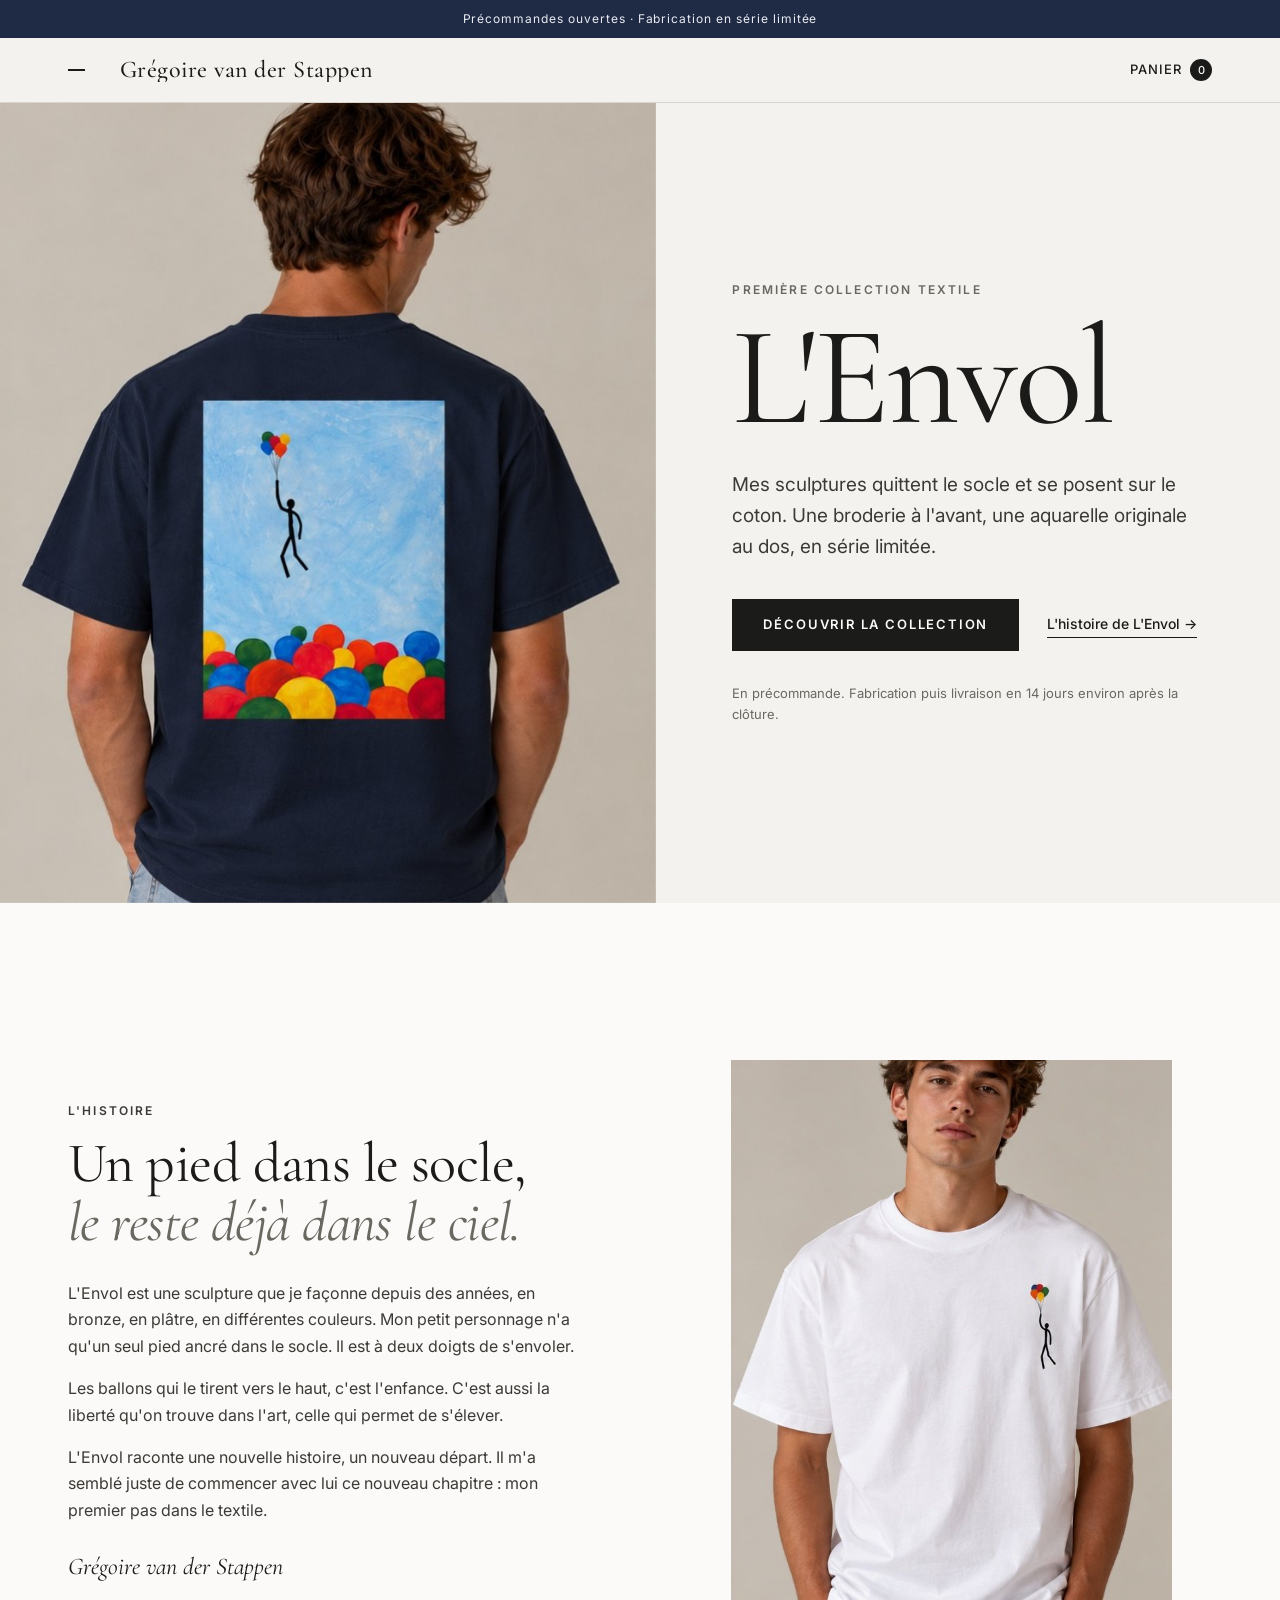
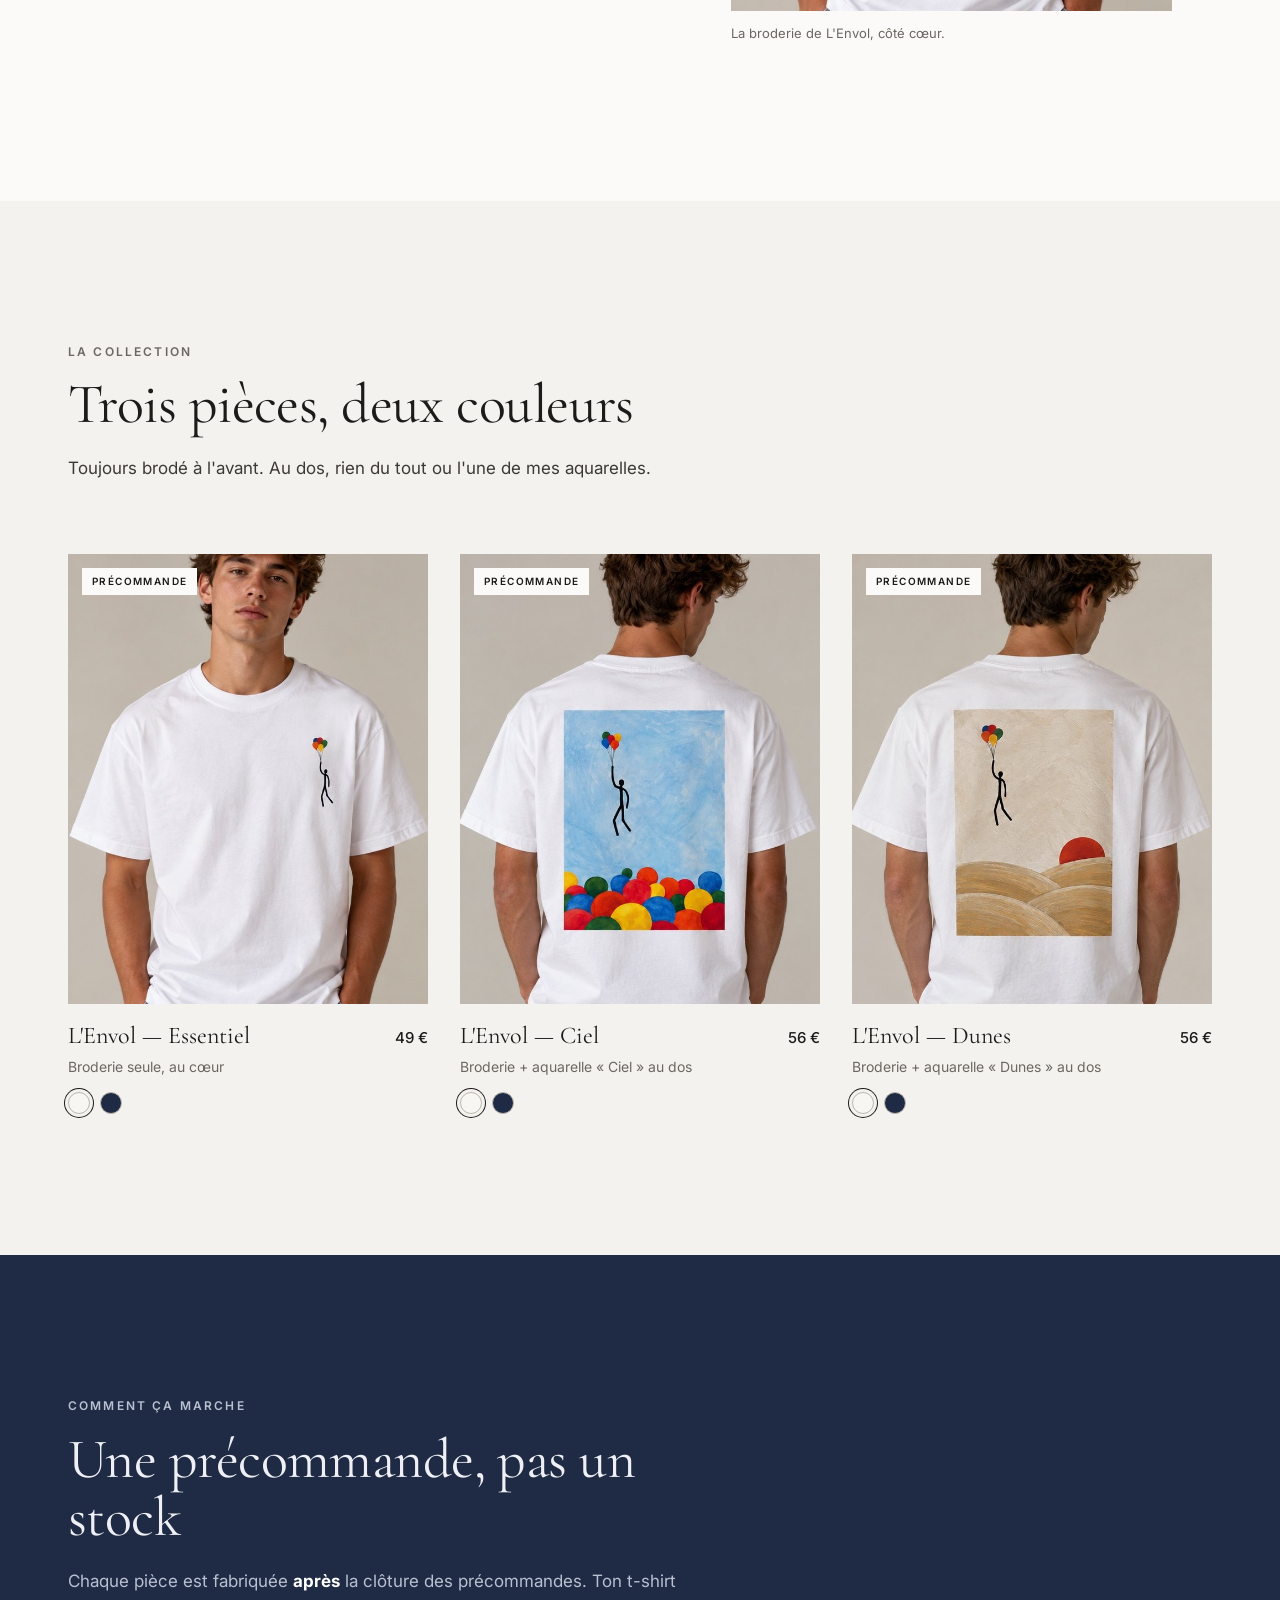
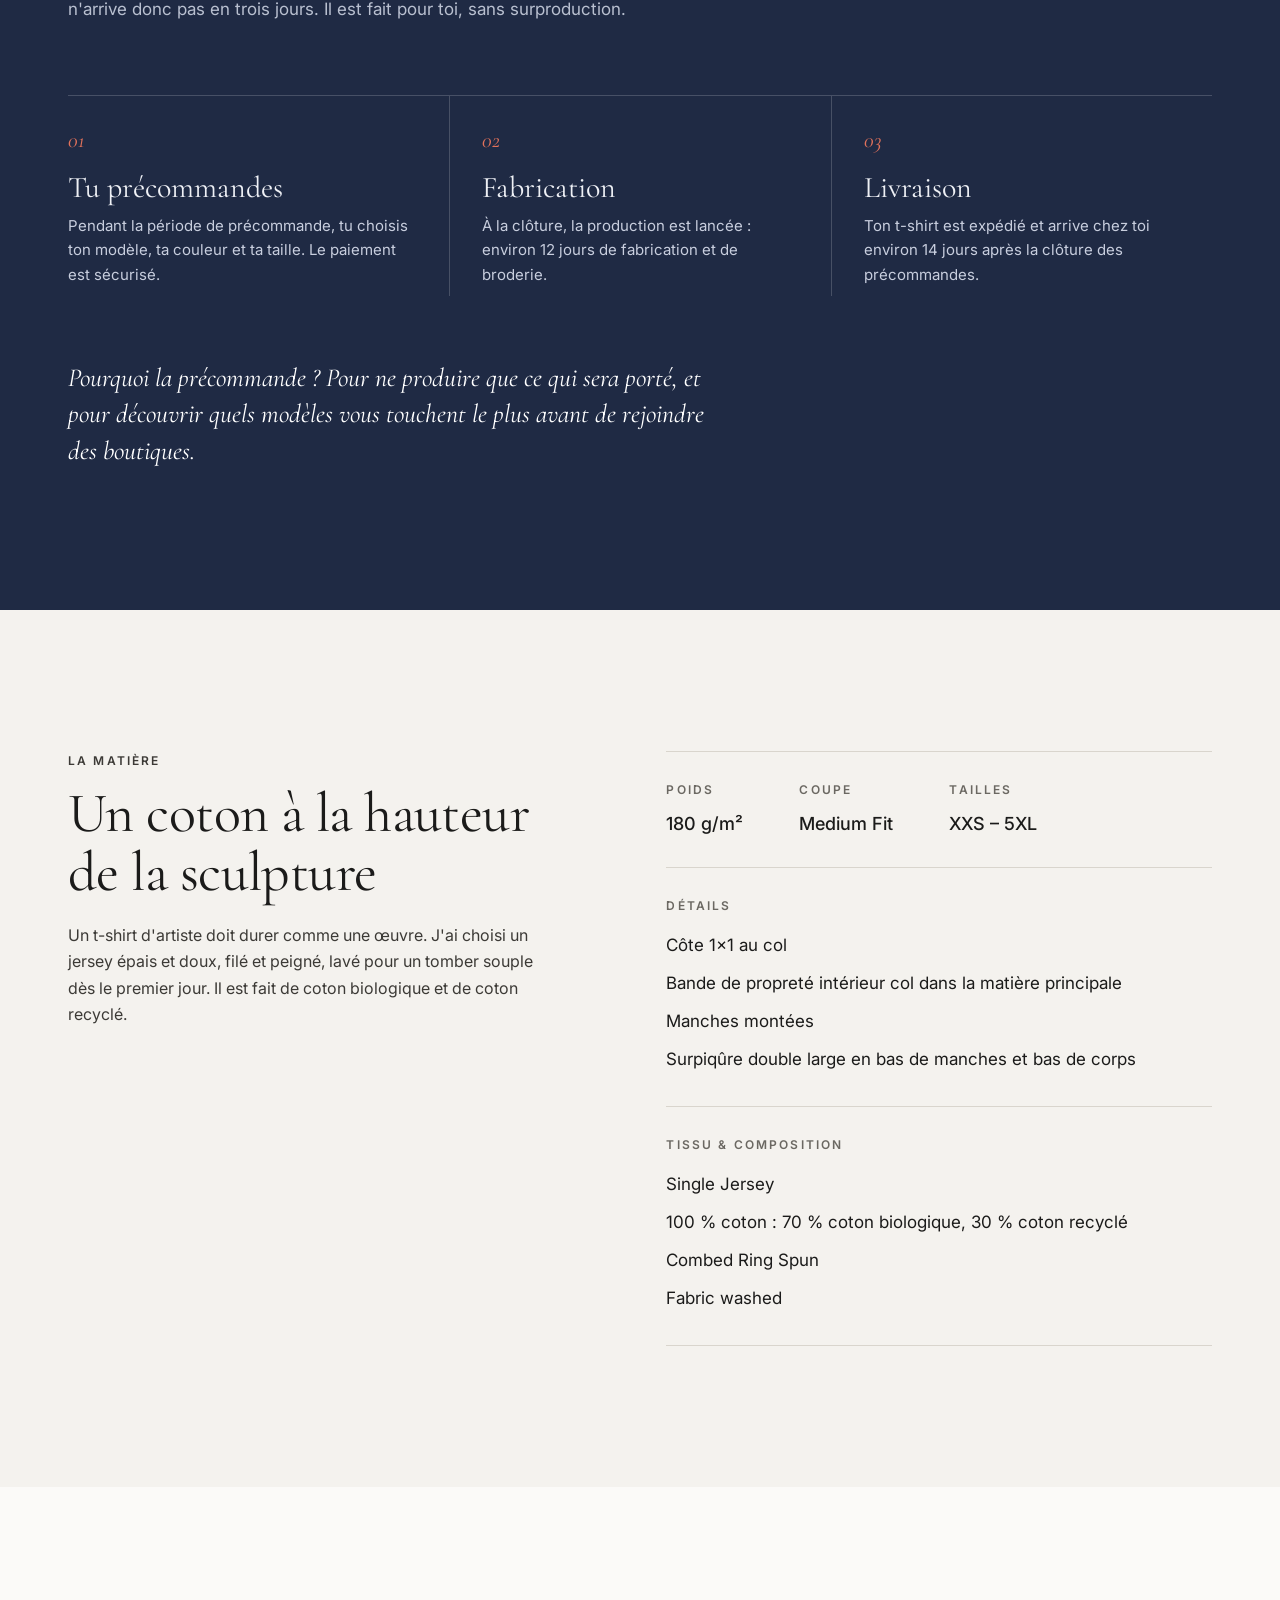
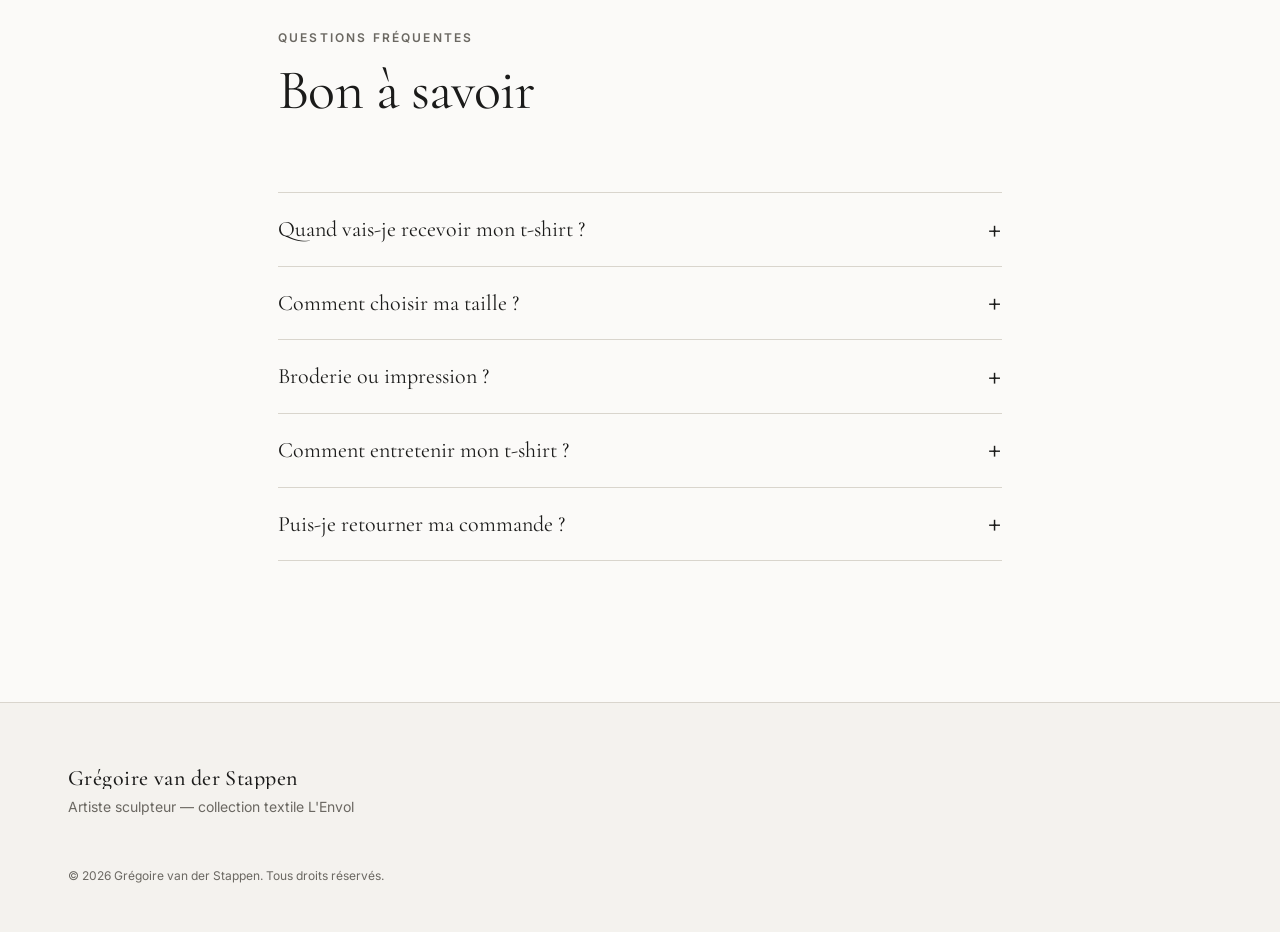
==== index.html @ 0e26f1e7 "Collection textile L'Envol : menu à trois barres, pages collection et produit, précommande via Shopi" ====
<!doctype html>
<html lang="fr">
<head>
  <meta charset="utf-8">
  <meta name="viewport" content="width=device-width, initial-scale=1">
  <title>L'Envol — Collection textile | Grégoire van der Stappen</title>
  <meta name="description" content="L'Envol, première collection textile de l'artiste sculpteur Grégoire van der Stappen. T-shirts brodés en coton biologique et recyclé, en précommande et en série limitée.">
  <meta property="og:title" content="L'Envol — Collection textile de Grégoire van der Stappen">
  <meta property="og:description" content="T-shirts brodés, aquarelles originales au dos. Coton bio et recyclé. En précommande.">
  <meta property="og:image" content="assets/img/produits/ciel-marine-dos.jpg">
  <link rel="preconnect" href="https://fonts.googleapis.com">
  <link rel="preconnect" href="https://fonts.gstatic.com" crossorigin>
  <link href="https://fonts.googleapis.com/css2?family=Cormorant+Garamond:ital,wght@0,400;0,500;1,400&family=Inter:wght@400;500;600&display=swap" rel="stylesheet">
  <link rel="stylesheet" href="assets/css/style.css">
</head>
<body>

<main>
  <!-- Ouverture -->
  <section class="hero">
    <div class="hero__media">
      <img src="assets/img/produits/ciel-marine-dos.jpg" alt="Dos du t-shirt marine L'Envol — Ciel, avec l'aquarelle d'un personnage s'envolant au-dessus d'une mer de ballons" fetchpriority="high">
    </div>
    <div class="hero__text">
      <p class="eyebrow">Première collection textile</p>
      <h1 class="display">L'Envol</h1>
      <p class="lead">Mes sculptures quittent le socle et se posent sur le coton. Une broderie à l'avant, une aquarelle originale au dos, en série limitée.</p>
      <div class="hero__actions">
        <a class="btn" href="#collection">Découvrir la collection</a>
        <a class="link-arrow" href="#histoire">L'histoire de L'Envol</a>
      </div>
      <p class="hero__note" id="hero-preorder"></p>
    </div>
  </section>

  <!-- Histoire -->
  <section class="story" id="histoire">
    <div class="container story__grid">
      <div class="story__text reveal">
        <p class="eyebrow">L'histoire</p>
        <h2 class="title">Un pied dans le socle,<br><em>le reste déjà dans le ciel.</em></h2>
        <p>L'Envol est une sculpture que je façonne depuis des années, en bronze, en plâtre, en différentes couleurs. Mon petit personnage n'a qu'un seul pied ancré dans le socle. Il est à deux doigts de s'envoler.</p>
        <p>Les ballons qui le tirent vers le haut, c'est l'enfance. C'est aussi la liberté qu'on trouve dans l'art, celle qui permet de s'élever.</p>
        <p>L'Envol raconte une nouvelle histoire, un nouveau départ. Il m'a semblé juste de commencer avec lui ce nouveau chapitre : mon premier pas dans le textile.</p>
        <p class="signature">Grégoire van der Stappen</p>
      </div>
      <figure class="story__media reveal">
        <img src="assets/img/produits/essentiel-blanc-avant.jpg" alt="T-shirt blanc L'Envol — Essentiel porté, broderie du personnage aux ballons côté cœur" loading="lazy">
        <figcaption>La broderie de L'Envol, côté cœur.</figcaption>
      </figure>
    </div>
  </section>

  <!-- Collection -->
  <section class="collection" id="collection">
    <div class="container">
      <header class="section-head reveal">
        <p class="eyebrow">La collection</p>
        <h2 class="title">Trois pièces, deux couleurs</h2>
        <p class="section-head__sub">Toujours brodé à l'avant. Au dos, rien du tout ou l'une de mes aquarelles.</p>
      </header>
      <div class="grid" id="product-grid"></div>
    </div>
  </section>

  <!-- Précommande -->
  <section class="preorder" id="precommande">
    <div class="container">
      <header class="section-head reveal">
        <p class="eyebrow">Comment ça marche</p>
        <h2 class="title">Une précommande, pas un stock</h2>
        <p class="section-head__sub">Chaque pièce est fabriquée <strong>après</strong> la clôture des précommandes. Ton t-shirt n'arrive donc pas en trois jours. Il est fait pour toi, sans surproduction.</p>
      </header>
      <ol class="steps">
        <li class="step reveal">
          <span class="step__num">01</span>
          <h3>Tu précommandes</h3>
          <p id="step-1">Pendant la période de précommande, tu choisis ton modèle, ta couleur et ta taille. Le paiement est sécurisé.</p>
        </li>
        <li class="step reveal">
          <span class="step__num">02</span>
          <h3>Fabrication</h3>
          <p id="step-2">À la clôture, la production est lancée : environ 12 jours de fabrication et de broderie.</p>
        </li>
        <li class="step reveal">
          <span class="step__num">03</span>
          <h3>Livraison</h3>
          <p id="step-3">Ton t-shirt est expédié et arrive chez toi environ 14 jours après la clôture des précommandes.</p>
        </li>
      </ol>
      <p class="preorder__why reveal">Pourquoi la précommande ? Pour ne produire que ce qui sera porté, et pour découvrir quels modèles vous touchent le plus avant de rejoindre des boutiques.</p>
    </div>
  </section>

  <!-- Matière -->
  <section class="material" id="matiere">
    <div class="container material__grid">
      <div class="reveal">
        <p class="eyebrow">La matière</p>
        <h2 class="title">Un coton à la hauteur<br>de la sculpture</h2>
        <p>Un t-shirt d'artiste doit durer comme une œuvre. J'ai choisi un jersey épais et doux, filé et peigné, lavé pour un tomber souple dès le premier jour. Il est fait de coton biologique et de coton recyclé.</p>
      </div>
      <div class="specs reveal" id="specs"></div>
    </div>
  </section>

  <!-- FAQ -->
  <section class="faq" id="faq">
    <div class="container container--narrow">
      <header class="section-head reveal">
        <p class="eyebrow">Questions fréquentes</p>
        <h2 class="title">Bon à savoir</h2>
      </header>
      <div class="faq__list reveal">
        <details>
          <summary>Quand vais-je recevoir mon t-shirt ?</summary>
          <p id="faq-delivery">Les t-shirts sont fabriqués après la clôture des précommandes. Compte environ 12 jours de fabrication puis quelques jours de livraison, soit environ 14 jours après la clôture.</p>
        </details>
        <details>
          <summary>Comment choisir ma taille ?</summary>
          <p>La coupe est « Medium Fit » : ni ajustée, ni oversize. Prends ta taille habituelle. Pour un rendu plus ample, prends une taille au-dessus. Les tailles vont du XXS au 5XL.</p>
        </details>
        <details>
          <summary>Broderie ou impression ?</summary>
          <p>L'Envol, à l'avant, est toujours brodé. Au dos, les modèles « Ciel » et « Dunes » reprennent mes aquarelles originales en impression. Le modèle « Essentiel » n'a rien au dos.</p>
        </details>
        <details>
          <summary>Comment entretenir mon t-shirt ?</summary>
          <p>Lave-le à 30 °C, à l'envers, avec des couleurs proches. Ne le sèche pas en machine et ne repasse pas directement sur la broderie ni sur l'impression.</p>
        </details>
        <details>
          <summary>Puis-je retourner ma commande ?</summary>
          <p>Oui. Tu disposes de 14 jours après réception pour changer d'avis, conformément au droit de rétractation. Pour un échange de taille, écris-moi et nous trouverons une solution.</p>
        </details>
      </div>
    </div>
  </section>
</main>

<script src="assets/js/config.js"></script>
<script src="assets/js/products.js"></script>
<script src="assets/js/common.js"></script>
<script src="assets/js/shop.js"></script>
</body>
</html>
---- assets/css/style.css ----
/* ==========================================================================
   Grégoire van der Stappen — Collection textile L'Envol
   ========================================================================== */

:root {
  --bg: #f4f2ee;
  --surface: #ebe8e2;
  --paper: #fbfaf8;
  --ink: #1b1b1a;
  --muted: #6b6862;
  --line: #d9d5cd;
  --navy: #1f2a44;
  --sun: #c8402b;

  --serif: "Cormorant Garamond", "Times New Roman", serif;
  --sans: "Inter", system-ui, -apple-system, "Segoe UI", sans-serif;

  --gutter: clamp(16px, 4vw, 48px);
  --max: 1240px;
  --header-h: 64px;
  --ease: cubic-bezier(.2, .7, .2, 1);
}

*, *::before, *::after { box-sizing: border-box; }

html { scroll-behavior: smooth; -webkit-text-size-adjust: 100%; }
@media (prefers-reduced-motion: reduce) {
  html { scroll-behavior: auto; }
  *, *::before, *::after { transition: none !important; animation: none !important; }
}

body {
  margin: 0;
  background: var(--bg);
  color: var(--ink);
  font: 400 16px/1.65 var(--sans);
  -webkit-font-smoothing: antialiased;
  overflow-x: hidden;
}
body.menu-open, body.cart-open { overflow: hidden; }

img { display: block; max-width: 100%; height: auto; }
a { color: inherit; }
button { font: inherit; color: inherit; cursor: pointer; }
button:disabled { cursor: not-allowed; }
:focus-visible { outline: 2px solid var(--ink); outline-offset: 3px; }

.container { width: 100%; max-width: var(--max); margin: 0 auto; padding: 0 var(--gutter); }
.container--narrow { max-width: 820px; }

/* ---------- Typographie ---------- */

.eyebrow {
  margin: 0 0 14px;
  font-size: 12px;
  font-weight: 600;
  letter-spacing: .18em;
  text-transform: uppercase;
  color: var(--muted);
}
.display {
  margin: 0;
  font: 400 clamp(64px, 11vw, 148px)/.9 var(--serif);
  letter-spacing: -.02em;
}
.title {
  margin: 0 0 20px;
  font: 400 clamp(34px, 4.6vw, 56px)/1.05 var(--serif);
  letter-spacing: -.01em;
}
.title em { font-style: italic; color: var(--muted); }
.title--small { font-size: clamp(28px, 3vw, 38px); }
.lead { font-size: clamp(17px, 1.5vw, 19px); color: #3c3a36; max-width: 34em; }

/* ---------- Boutons ---------- */

.btn {
  display: inline-flex;
  align-items: center;
  justify-content: center;
  gap: 8px;
  min-height: 52px;
  padding: 0 30px;
  border: 1px solid var(--ink);
  border-radius: 0;
  background: var(--ink);
  color: var(--paper);
  font-size: 13px;
  font-weight: 600;
  letter-spacing: .14em;
  text-transform: uppercase;
  text-decoration: none;
  transition: background .25s var(--ease), color .25s var(--ease);
}
.btn:hover:not(:disabled) { background: transparent; color: var(--ink); }
.btn:disabled { background: var(--line); border-color: var(--line); color: var(--muted); }
.btn--full { width: 100%; }

.link-arrow {
  font-size: 14px;
  font-weight: 500;
  text-decoration: none;
  border-bottom: 1px solid currentColor;
  padding-bottom: 2px;
}
.link-arrow::after { content: " →"; }

/* ---------- Bandeau précommande ---------- */

.banner {
  padding: 9px var(--gutter);
  background: var(--navy);
  color: #e9ecf3;
  font-size: 12px;
  letter-spacing: .08em;
  text-align: center;
}

/* ---------- En-tête & menu à trois barres ---------- */

.site-header {
  position: sticky;
  top: 0;
  z-index: 50;
  background: rgba(244, 242, 238, .92);
  backdrop-filter: saturate(1.4) blur(10px);
  -webkit-backdrop-filter: saturate(1.4) blur(10px);
  border-bottom: 1px solid var(--line);
}
.site-header__inner {
  display: flex;
  align-items: center;
  gap: 18px;
  height: var(--header-h);
  max-width: var(--max);
  margin: 0 auto;
  padding: 0 var(--gutter);
}
.brand {
  font: 500 clamp(19px, 2.2vw, 24px)/1 var(--serif);
  letter-spacing: .02em;
  text-decoration: none;
  white-space: nowrap;
  overflow: hidden;
  text-overflow: ellipsis;
}
.brand--small { font-size: 22px; margin: 0 0 6px; }

.burger {
  display: inline-flex;
  flex-direction: column;
  justify-content: center;
  gap: 5px;
  width: 44px;
  height: 44px;
  margin-left: -10px;
  padding: 0 10px;
  border: 0;
  background: none;
  flex: none;
}
.burger span {
  display: block;
  height: 1.5px;
  background: var(--ink);
  transition: transform .3s var(--ease), opacity .2s;
}
.burger span:nth-child(2) { width: 70%; }
.burger:hover span:nth-child(2) { width: 100%; }

.cart-btn {
  margin-left: auto;
  display: inline-flex;
  align-items: center;
  gap: 8px;
  min-height: 44px;
  padding: 0;
  border: 0;
  background: none;
  font-size: 13px;
  font-weight: 500;
  letter-spacing: .08em;
  text-transform: uppercase;
  flex: none;
}
.cart-count {
  display: inline-grid;
  place-items: center;
  min-width: 22px;
  height: 22px;
  padding: 0 6px;
  border-radius: 11px;
  background: var(--ink);
  color: var(--paper);
  font-size: 11px;
  letter-spacing: 0;
}

/* Panneaux latéraux (menu à gauche, panier à droite) */
.menu, .drawer { position: fixed; inset: 0; z-index: 100; }
.menu__backdrop, .drawer__backdrop {
  position: absolute;
  inset: 0;
  background: rgba(27, 27, 26, .35);
  opacity: 0;
  transition: opacity .35s var(--ease);
}
.menu__panel, .drawer__panel {
  position: absolute;
  top: 0;
  bottom: 0;
  display: flex;
  flex-direction: column;
  width: min(440px, 100%);
  background: var(--paper);
  transition: transform .4s var(--ease);
}
.menu__panel { left: 0; padding: 22px var(--gutter) 40px; transform: translateX(-100%); }
.drawer__panel { right: 0; transform: translateX(100%); }
.is-open .menu__backdrop, .is-open .drawer__backdrop { opacity: 1; }
.is-open .menu__panel, .is-open .drawer__panel { transform: none; }

.menu__close {
  width: 44px;
  height: 44px;
  margin-left: -10px;
  border: 0;
  background: none;
  font-size: 32px;
  line-height: 1;
  font-weight: 300;
}
.menu__eyebrow { margin: 28px 0 18px; font-size: 12px; letter-spacing: .18em; text-transform: uppercase; color: var(--muted); }
.menu__list { list-style: none; margin: 0; padding: 0; }
.menu__list li {
  border-bottom: 1px solid var(--line);
  opacity: 0;
  transform: translateX(-14px);
  transition: opacity .4s var(--ease), transform .4s var(--ease);
  transition-delay: calc(var(--i) * 40ms + 80ms);
}
.is-open .menu__list li { opacity: 1; transform: none; }
.menu__list a {
  display: flex;
  align-items: center;
  gap: 12px;
  padding: 14px 0;
  font: 400 clamp(28px, 6vw, 36px)/1.1 var(--serif);
  text-decoration: none;
  transition: padding .25s var(--ease), color .25s;
}
.menu__list a:hover { padding-left: 8px; }
.menu__list a[aria-current="page"] { font-style: italic; }
.pill {
  padding: 3px 8px;
  border: 1px solid var(--sun);
  color: var(--sun);
  font: 600 10px/1.2 var(--sans);
  letter-spacing: .12em;
  text-transform: uppercase;
}
.menu__social { margin-top: auto; padding-top: 24px; font-size: 14px; }

/* ---------- Ouverture ---------- */

.hero {
  display: grid;
  grid-template-columns: 1.05fr 1fr;
  min-height: calc(100vh - var(--header-h) - 36px);
  min-height: calc(100svh - var(--header-h) - 36px);
}
.hero__media { position: relative; background: var(--surface); overflow: hidden; }
.hero__media img {
  position: absolute;
  inset: 0;
  width: 100%;
  height: 100%;
  object-fit: cover;
  object-position: center 40%;
  animation: slowzoom 18s var(--ease) both;
}
@keyframes slowzoom { from { transform: scale(1.06); } to { transform: none; } }
.hero__text {
  display: flex;
  flex-direction: column;
  justify-content: center;
  padding: 64px clamp(24px, 6vw, 96px);
}
.hero__text .lead { margin: 28px 0 36px; }
.hero__actions { display: flex; flex-wrap: wrap; align-items: center; gap: 28px; }
.hero__note { margin: 32px 0 0; font-size: 13px; color: var(--muted); }

/* ---------- Sections ---------- */

section { scroll-margin-top: var(--header-h); }
.story, .collection, .preorder, .material, .faq { padding: clamp(80px, 11vw, 150px) 0; }

.section-head { max-width: 640px; margin: 0 0 clamp(40px, 6vw, 72px); }
.section-head__sub { color: #3c3a36; font-size: 17px; margin: 0; }

/* Histoire */
.story { background: var(--paper); }
.story__grid { display: grid; grid-template-columns: 1fr 1fr; gap: clamp(40px, 8vw, 120px); align-items: center; }
.story__text p { max-width: 32em; color: #3c3a36; }
.story__text .title + p { margin-top: 28px; }
.signature { margin-top: 32px; font: italic 400 24px/1 var(--serif); color: var(--ink) !important; }
.story__media img { aspect-ratio: 4 / 5; width: 100%; object-fit: cover; object-position: 60% 30%; }
.story__media figcaption { margin-top: 12px; font-size: 13px; color: var(--muted); }

/* Grille produits */
.grid { display: grid; grid-template-columns: repeat(3, 1fr); gap: clamp(16px, 2.5vw, 32px); }
.grid--small { grid-template-columns: repeat(2, 1fr); max-width: 820px; }

.card { display: block; text-decoration: none; }
.card__media {
  position: relative;
  display: block;
  aspect-ratio: 4 / 5;
  overflow: hidden;
  background: var(--surface);
}
.card__media img {
  position: absolute;
  inset: 0;
  width: 100%;
  height: 100%;
  object-fit: cover;
  object-position: center 30%;
  transition: opacity .5s var(--ease), transform .8s var(--ease);
}
.card__back { opacity: 0; }
@media (hover: hover) {
  .card:hover .card__back { opacity: 1; }
  .card:hover .card__media img { transform: scale(1.03); }
}
.tag {
  position: absolute;
  top: 14px;
  left: 14px;
  padding: 5px 10px;
  background: var(--paper);
  font-size: 10px;
  font-weight: 600;
  letter-spacing: .14em;
  text-transform: uppercase;
}
.card__body { display: block; padding: 18px 0 0; }
.card__row { display: flex; justify-content: space-between; align-items: baseline; gap: 12px; }
.card__name { margin: 0; font: 400 24px/1.15 var(--serif); }
.card__name a { text-decoration: none; }
.card__price { margin: 0; font-size: 15px; font-weight: 500; white-space: nowrap; }
.card__tag { display: block; margin: 4px 0 14px; font-size: 14px; color: var(--muted); }

.swatches { display: flex; gap: 10px; }
.swatch {
  width: 22px;
  height: 22px;
  padding: 0;
  border-radius: 50%;
  border: 1px solid #bdb8ae;
  background: var(--sw);
  box-shadow: 0 0 0 3px var(--bg), 0 0 0 3px transparent;
  transition: box-shadow .2s;
}
.swatch.is-active { box-shadow: 0 0 0 3px var(--bg), 0 0 0 4px var(--ink); }
.swatches--lg .swatch { width: 32px; height: 32px; }

/* Précommande */
.preorder { background: var(--navy); color: #eef0f5; }
.preorder .eyebrow, .preorder .section-head__sub { color: #b9c0d0; }
.preorder .section-head__sub strong { color: #fff; }
.steps {
  list-style: none;
  display: grid;
  grid-template-columns: repeat(3, 1fr);
  gap: 0;
  margin: 0;
  padding: 0;
  border-top: 1px solid rgba(255, 255, 255, .18);
}
.step { padding: 32px 32px 8px 0; }
.step + .step { padding-left: 32px; border-left: 1px solid rgba(255, 255, 255, .18); }
.step__num { font: italic 400 22px/1 var(--serif); color: #e2725b; }
.step h3 { margin: 16px 0 10px; font: 400 30px/1.1 var(--serif); }
.step p { margin: 0; color: #c8cede; font-size: 15px; }
.preorder__why {
  max-width: 640px;
  margin: 64px 0 0;
  font: italic 400 clamp(20px, 2.2vw, 26px)/1.4 var(--serif);
  color: #fff;
}

/* Matière */
.material__grid { display: grid; grid-template-columns: 1fr 1.1fr; gap: clamp(40px, 8vw, 120px); align-items: start; }
.material__grid > div:first-child p { color: #3c3a36; max-width: 30em; }
.specs { border-top: 1px solid var(--line); }
.specs h3, .specs dt {
  margin: 0 0 10px;
  font-size: 12px;
  font-weight: 600;
  letter-spacing: .18em;
  text-transform: uppercase;
  color: var(--muted);
}
.specs__top { display: flex; flex-wrap: wrap; gap: 24px 56px; margin: 0; padding: 28px 0; border-bottom: 1px solid var(--line); }
.specs dd { margin: 0; font-size: 18px; font-weight: 500; }
.specs__block { padding: 28px 0; border-bottom: 1px solid var(--line); }
.specs__block ul { list-style: none; margin: 0; padding: 0; }
.specs__block li { padding: 5px 0; font-size: 17px; }

/* FAQ */
.faq { background: var(--paper); }
.faq__list details, .acc details { border-bottom: 1px solid var(--line); }
.faq__list details:first-child { border-top: 1px solid var(--line); }
.faq summary, .acc summary {
  display: flex;
  justify-content: space-between;
  align-items: center;
  gap: 16px;
  padding: 22px 0;
  list-style: none;
  cursor: pointer;
  font: 400 22px/1.3 var(--serif);
}
.faq summary::-webkit-details-marker, .acc summary::-webkit-details-marker { display: none; }
.faq summary::after, .acc summary::after { content: "+"; font: 300 24px/1 var(--sans); transition: transform .25s var(--ease); }
details[open] > summary::after { transform: rotate(45deg); }
.faq details p { margin: 0 0 24px; color: #3c3a36; max-width: 40em; }

/* ---------- Fiche produit ---------- */

.crumbs { padding: 24px 0; font-size: 13px; color: var(--muted); }
.crumbs a { text-decoration: none; }
.crumbs a:hover { text-decoration: underline; }

.product { display: grid; grid-template-columns: 1.15fr 1fr; gap: clamp(32px, 6vw, 88px); align-items: start; padding-bottom: 96px; }
.gallery { position: sticky; top: calc(var(--header-h) + 16px); }
.gallery__main { position: relative; aspect-ratio: 4 / 5; background: var(--surface); overflow: hidden; }
.gallery__main img { width: 100%; height: 100%; object-fit: cover; object-position: center 30%; }
.gallery__thumbs { display: flex; gap: 12px; margin-top: 12px; }
.gallery__thumbs button { position: relative; width: 84px; padding: 0; border: 1px solid transparent; background: var(--surface); }
.gallery__thumbs button[aria-pressed="true"] { border-color: var(--ink); }
.gallery__thumbs img { aspect-ratio: 4 / 5; width: 100%; object-fit: cover; }
.gallery__thumbs span { display: block; padding: 4px 0; font-size: 11px; letter-spacing: .1em; text-transform: uppercase; background: var(--bg); }

.buy .title { margin-bottom: 10px; }
.buy__price { margin: 0 0 24px; font-size: 22px; font-weight: 500; }
.buy__price span { font-size: 12px; color: var(--muted); letter-spacing: .1em; }
.notice {
  padding: 14px 16px;
  border-left: 3px solid var(--sun);
  background: var(--paper);
  font-size: 14px;
  line-height: 1.55;
}
.buy__desc { margin: 24px 0 8px; color: #3c3a36; }

.opt { margin: 28px 0 0; padding: 0; border: 0; }
.opt legend { margin-bottom: 12px; padding: 0; font-size: 13px; font-weight: 600; letter-spacing: .08em; text-transform: uppercase; }
.opt legend span { font-weight: 400; letter-spacing: 0; text-transform: none; }
.opt__hint { margin-left: 8px; color: var(--muted); font-size: 13px; }
.sizes { display: grid; grid-template-columns: repeat(5, 1fr); gap: 8px; }
.size {
  min-height: 46px;
  border: 1px solid var(--line);
  background: var(--paper);
  font-size: 14px;
  transition: border-color .2s, background .2s, color .2s;
}
.size:hover { border-color: var(--ink); }
.size[aria-pressed="true"] { background: var(--ink); border-color: var(--ink); color: var(--paper); }

#add { margin-top: 32px; }
.buy__error, .drawer__error { min-height: 1.4em; margin: 10px 0 0; font-size: 14px; color: var(--sun); }

.acc { margin-top: 24px; border-top: 1px solid var(--line); }
.acc summary { font-size: 20px; padding: 18px 0; }
.acc ul { margin: 0 0 22px; padding-left: 18px; color: #3c3a36; }
.acc li { padding: 3px 0; }
.acc p { margin: 0 0 22px; color: #3c3a36; }

.more { padding-bottom: 120px; }

/* ---------- Panier ---------- */

.drawer__head { display: flex; justify-content: space-between; align-items: center; padding: 14px 24px; border-bottom: 1px solid var(--line); }
.drawer__head h2 { margin: 0; font: 400 28px/1 var(--serif); }
.drawer__head .menu__close { margin: 0 -10px 0 0; }
.drawer__body { flex: 1; overflow-y: auto; padding: 8px 24px; }
.drawer__empty { color: var(--muted); padding: 24px 0; }
.drawer__foot { padding: 20px 24px 24px; border-top: 1px solid var(--line); }
.drawer__foot:empty { display: none; }
.drawer__notice { margin: 0 0 16px; font-size: 13px; line-height: 1.5; color: #3c3a36; padding-left: 12px; border-left: 3px solid var(--sun); }
.drawer__total { display: flex; justify-content: space-between; font-size: 17px; font-weight: 600; }
.drawer__small { margin: 4px 0 16px; font-size: 12px; color: var(--muted); }

.line { display: grid; grid-template-columns: 72px 1fr auto; gap: 16px; padding: 18px 0; border-bottom: 1px solid var(--line); }
.line img { width: 72px; height: 90px; object-fit: cover; background: var(--surface); }
.line__name { margin: 0; font: 400 19px/1.2 var(--serif); }
.line__meta { margin: 2px 0 10px; font-size: 13px; color: var(--muted); }
.line__price { margin: 0; font-weight: 500; }
.qty { display: inline-flex; align-items: center; border: 1px solid var(--line); }
.qty button { width: 32px; height: 32px; border: 0; background: none; }
.qty span { min-width: 24px; text-align: center; font-size: 14px; }

/* ---------- Pied de page ---------- */

.site-footer { padding: 64px 0 40px; border-top: 1px solid var(--line); font-size: 14px; color: var(--muted); }
.site-footer__inner { max-width: var(--max); margin: 0 auto; padding: 0 var(--gutter); }
.site-footer p { margin: 0 0 6px; }
.site-footer .brand { color: var(--ink); }
.site-footer__links { display: flex; flex-wrap: wrap; gap: 20px; margin-top: 16px !important; }
.site-footer__copy { margin-top: 32px !important; font-size: 12px; }

/* ---------- Apparition au défilement ---------- */

.reveal { opacity: 0; transform: translateY(18px); transition: opacity .9s var(--ease), transform .9s var(--ease); }
.reveal.is-visible { opacity: 1; transform: none; }
.grid .reveal:nth-child(2) { transition-delay: .1s; }
.grid .reveal:nth-child(3) { transition-delay: .2s; }
.steps .reveal:nth-child(2) { transition-delay: .1s; }
.steps .reveal:nth-child(3) { transition-delay: .2s; }

/* ---------- Tablette & mobile ---------- */

@media (max-width: 960px) {
  .hero { grid-template-columns: 1fr; min-height: 0; }
  .hero__media { aspect-ratio: 4 / 5; max-height: 78vh; width: 100%; }
  .hero__text { padding: 48px var(--gutter) 64px; }
  .story__grid, .material__grid, .product { grid-template-columns: 1fr; }
  .story__media { order: -1; }
  .grid { grid-template-columns: repeat(2, 1fr); }
  .gallery { position: static; }
}

@media (max-width: 640px) {
  :root { --header-h: 58px; }
  .grid, .grid--small { grid-template-columns: 1fr; }
  .steps { grid-template-columns: 1fr; }
  .step, .step + .step { padding: 28px 0; border-left: 0; }
  .step + .step { border-top: 1px solid rgba(255, 255, 255, .18); }
  .cart-btn { font-size: 0; gap: 0; }
  .cart-btn::before {
    content: "";
    width: 20px;
    height: 20px;
    margin-right: 6px;
    background: currentColor;
    -webkit-mask: url("data:image/svg+xml,%3Csvg xmlns='http://www.w3.org/2000/svg' viewBox='0 0 24 24' fill='none' stroke='black' stroke-width='1.5'%3E%3Cpath d='M6 7h12l-1 13H7L6 7z'/%3E%3Cpath d='M9 7a3 3 0 0 1 6 0'/%3E%3C/svg%3E") center / contain no-repeat;
            mask: url("data:image/svg+xml,%3Csvg xmlns='http://www.w3.org/2000/svg' viewBox='0 0 24 24' fill='none' stroke='black' stroke-width='1.5'%3E%3Cpath d='M6 7h12l-1 13H7L6 7z'/%3E%3Cpath d='M9 7a3 3 0 0 1 6 0'/%3E%3C/svg%3E") center / contain no-repeat;
  }
  .cart-count { font-size: 11px; }
  .sizes { grid-template-columns: repeat(5, 1fr); }
  .specs__top { gap: 20px 36px; }
}
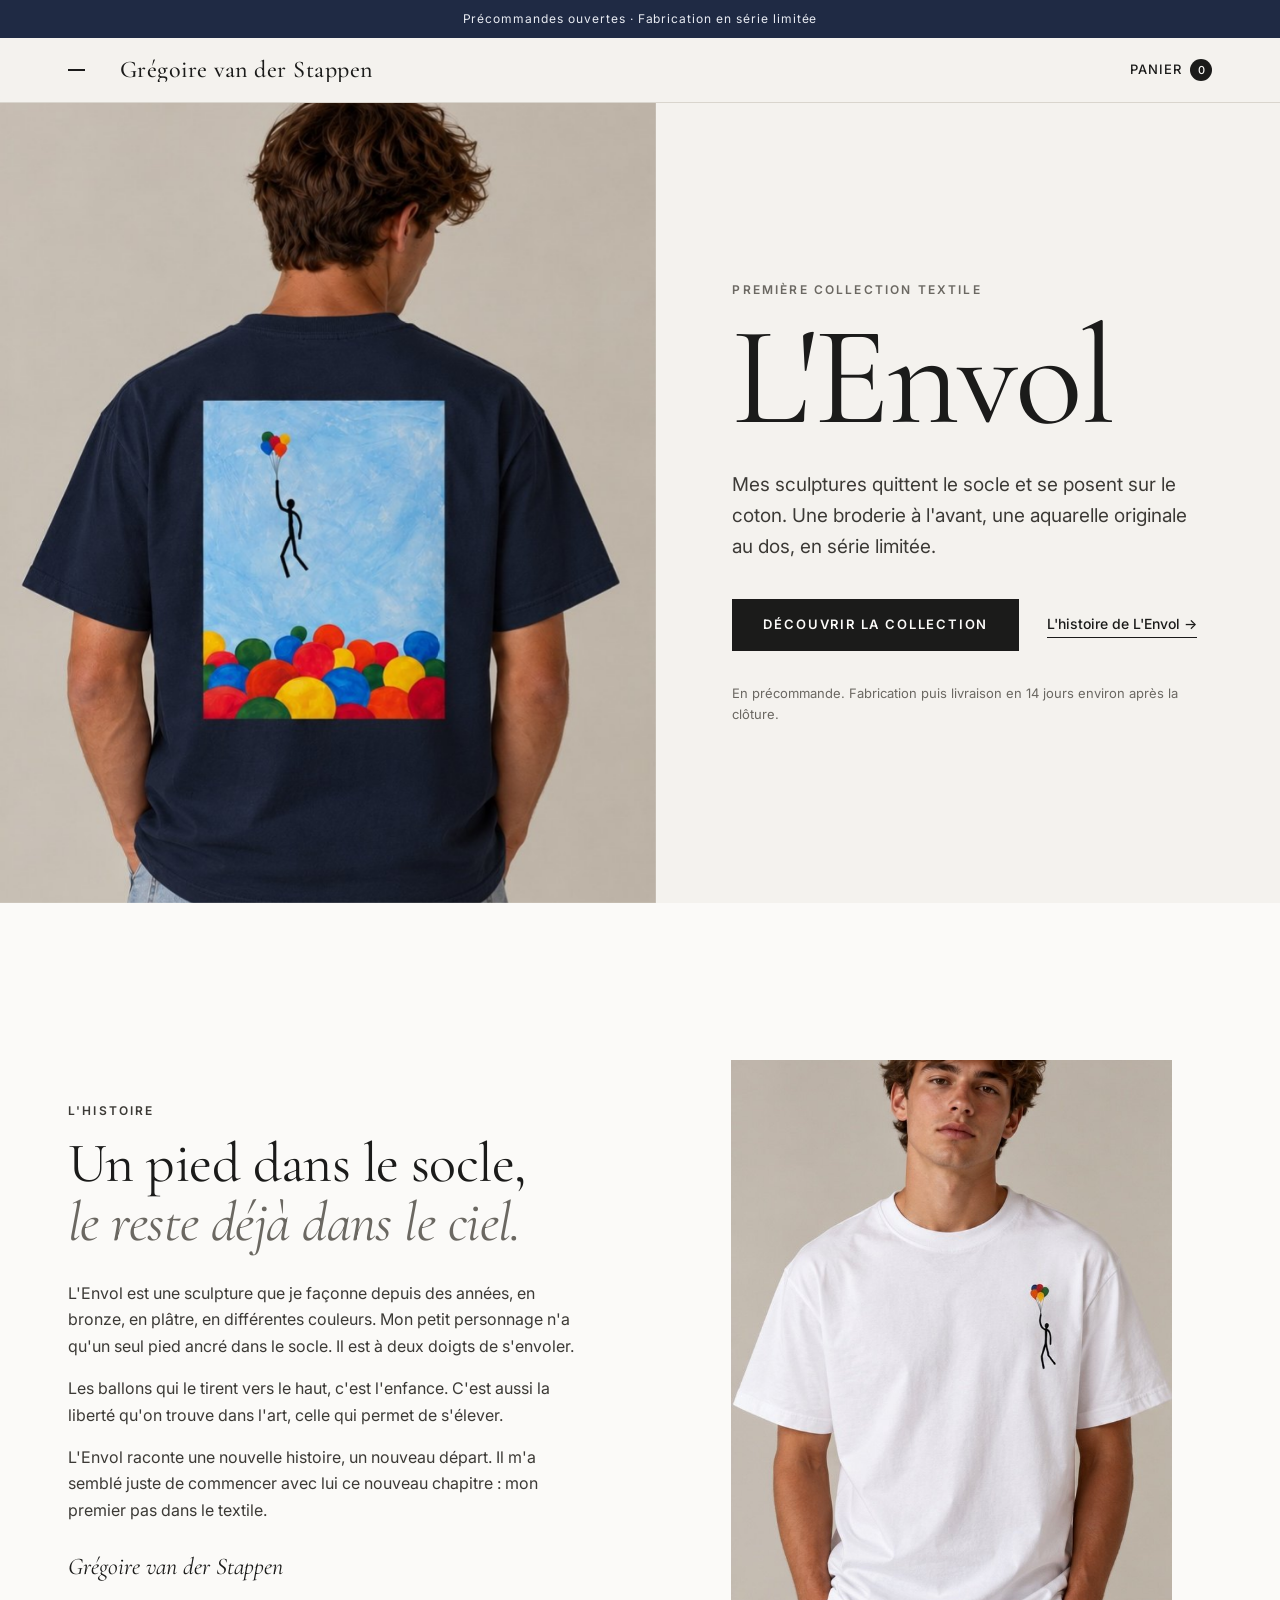
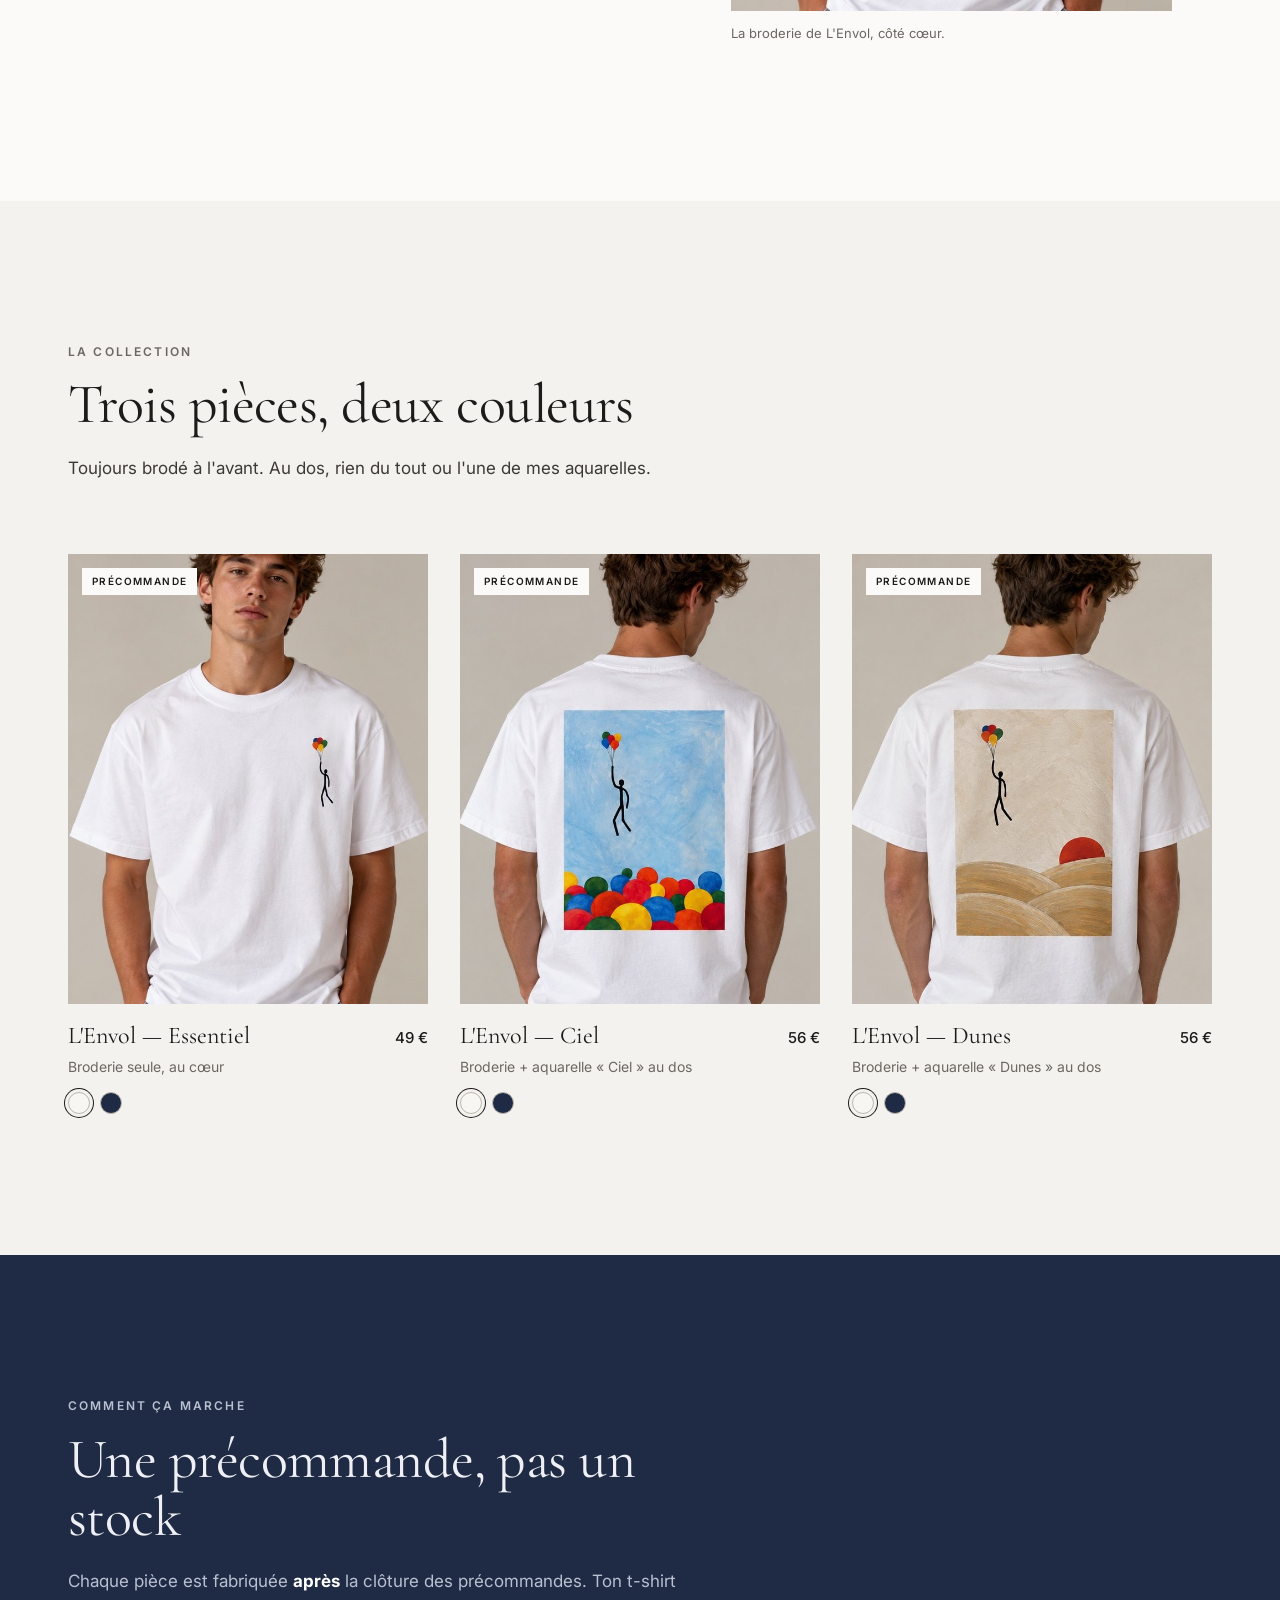
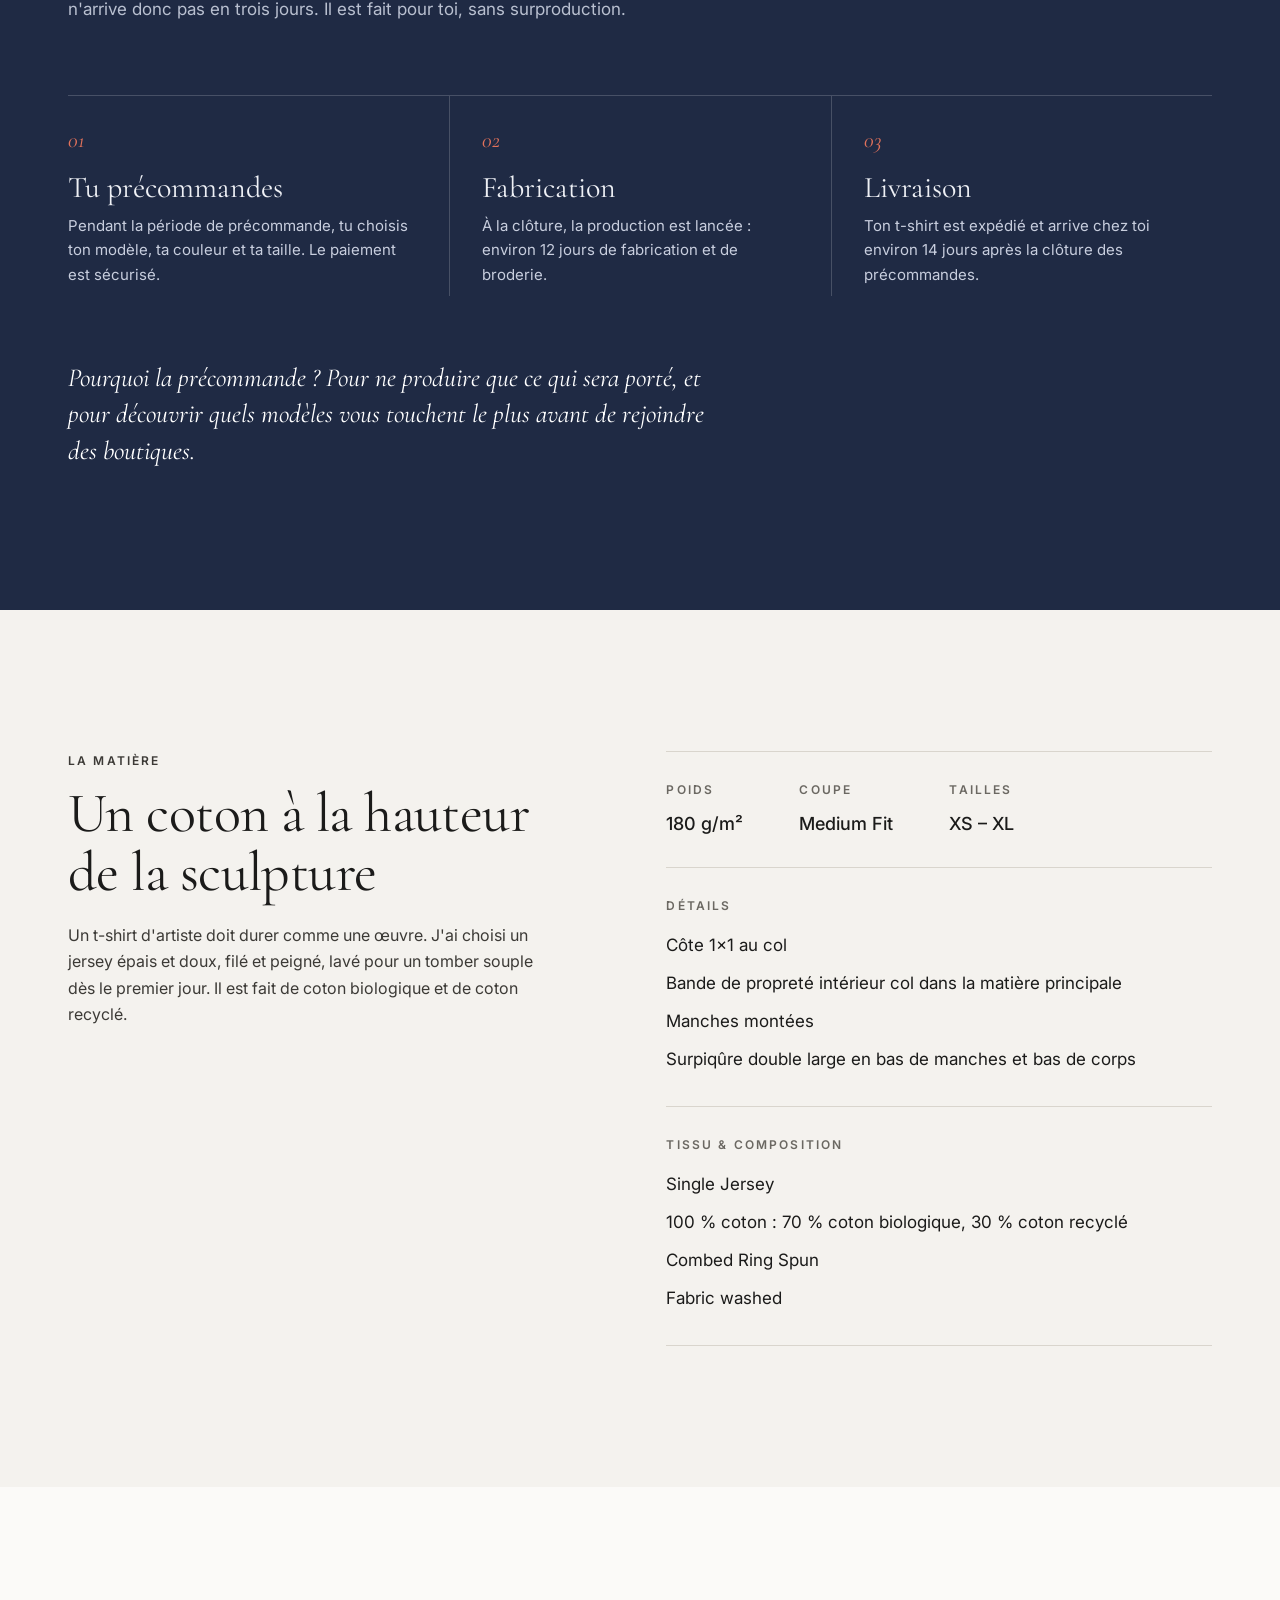
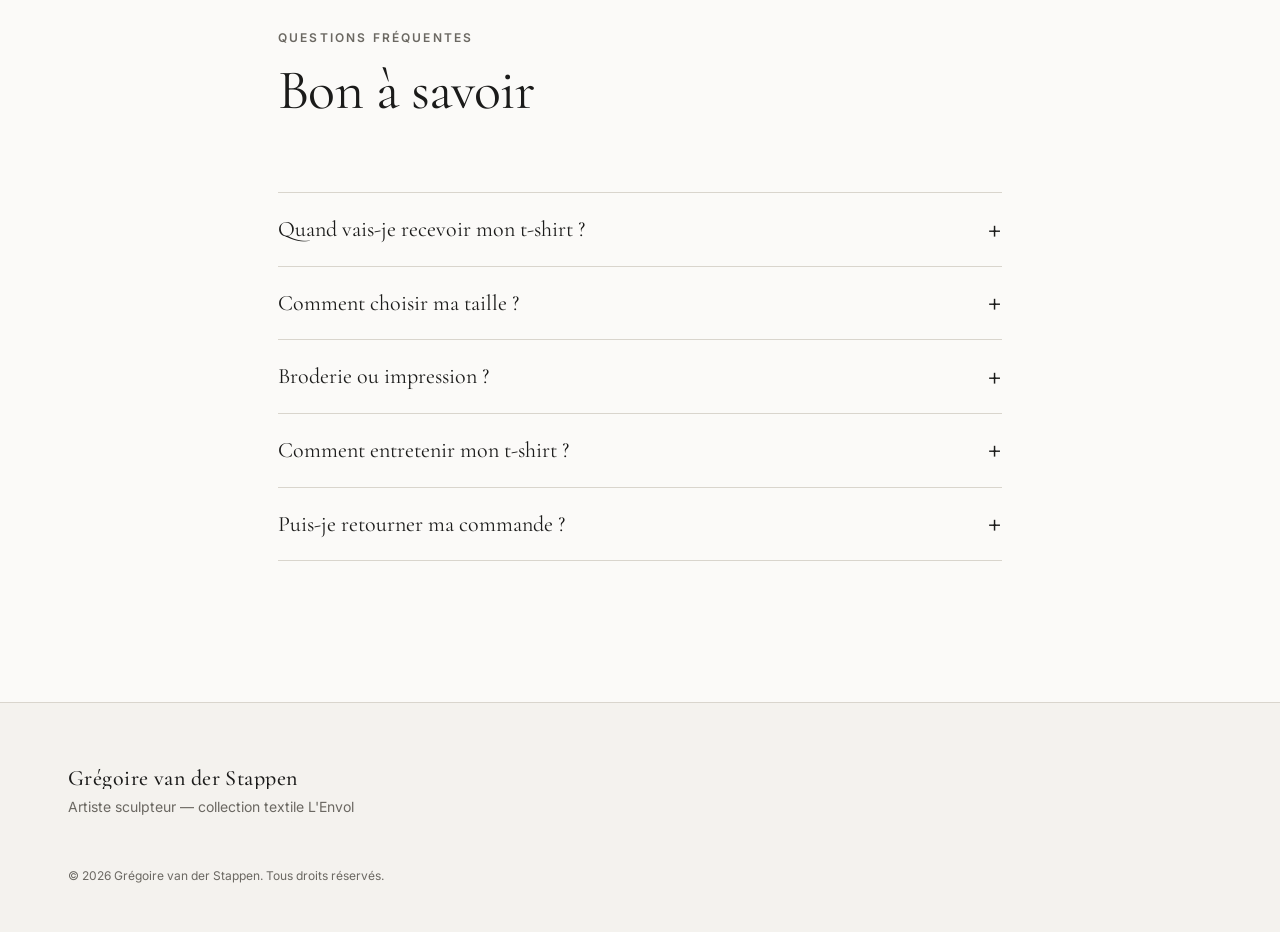
==== commit b470ee95: "Tailles limitées au XS–XL Co-Authored-By: Claude Opus 5.5 <noreply@anthropic.com> Claude-Session: ht" ====
--- a/index.html
+++ b/index.html
@@ -118,7 +118,7 @@
         </details>
         <details>
           <summary>Comment choisir ma taille ?</summary>
-          <p>La coupe est « Medium Fit » : ni ajustée, ni oversize. Prends ta taille habituelle. Pour un rendu plus ample, prends une taille au-dessus. Les tailles vont du XXS au 5XL.</p>
+          <p>La coupe est « Medium Fit » : ni ajustée, ni oversize. Prends ta taille habituelle. Pour un rendu plus ample, prends une taille au-dessus. Les tailles vont du XS au XL.</p>
         </details>
         <details>
           <summary>Broderie ou impression ?</summary>
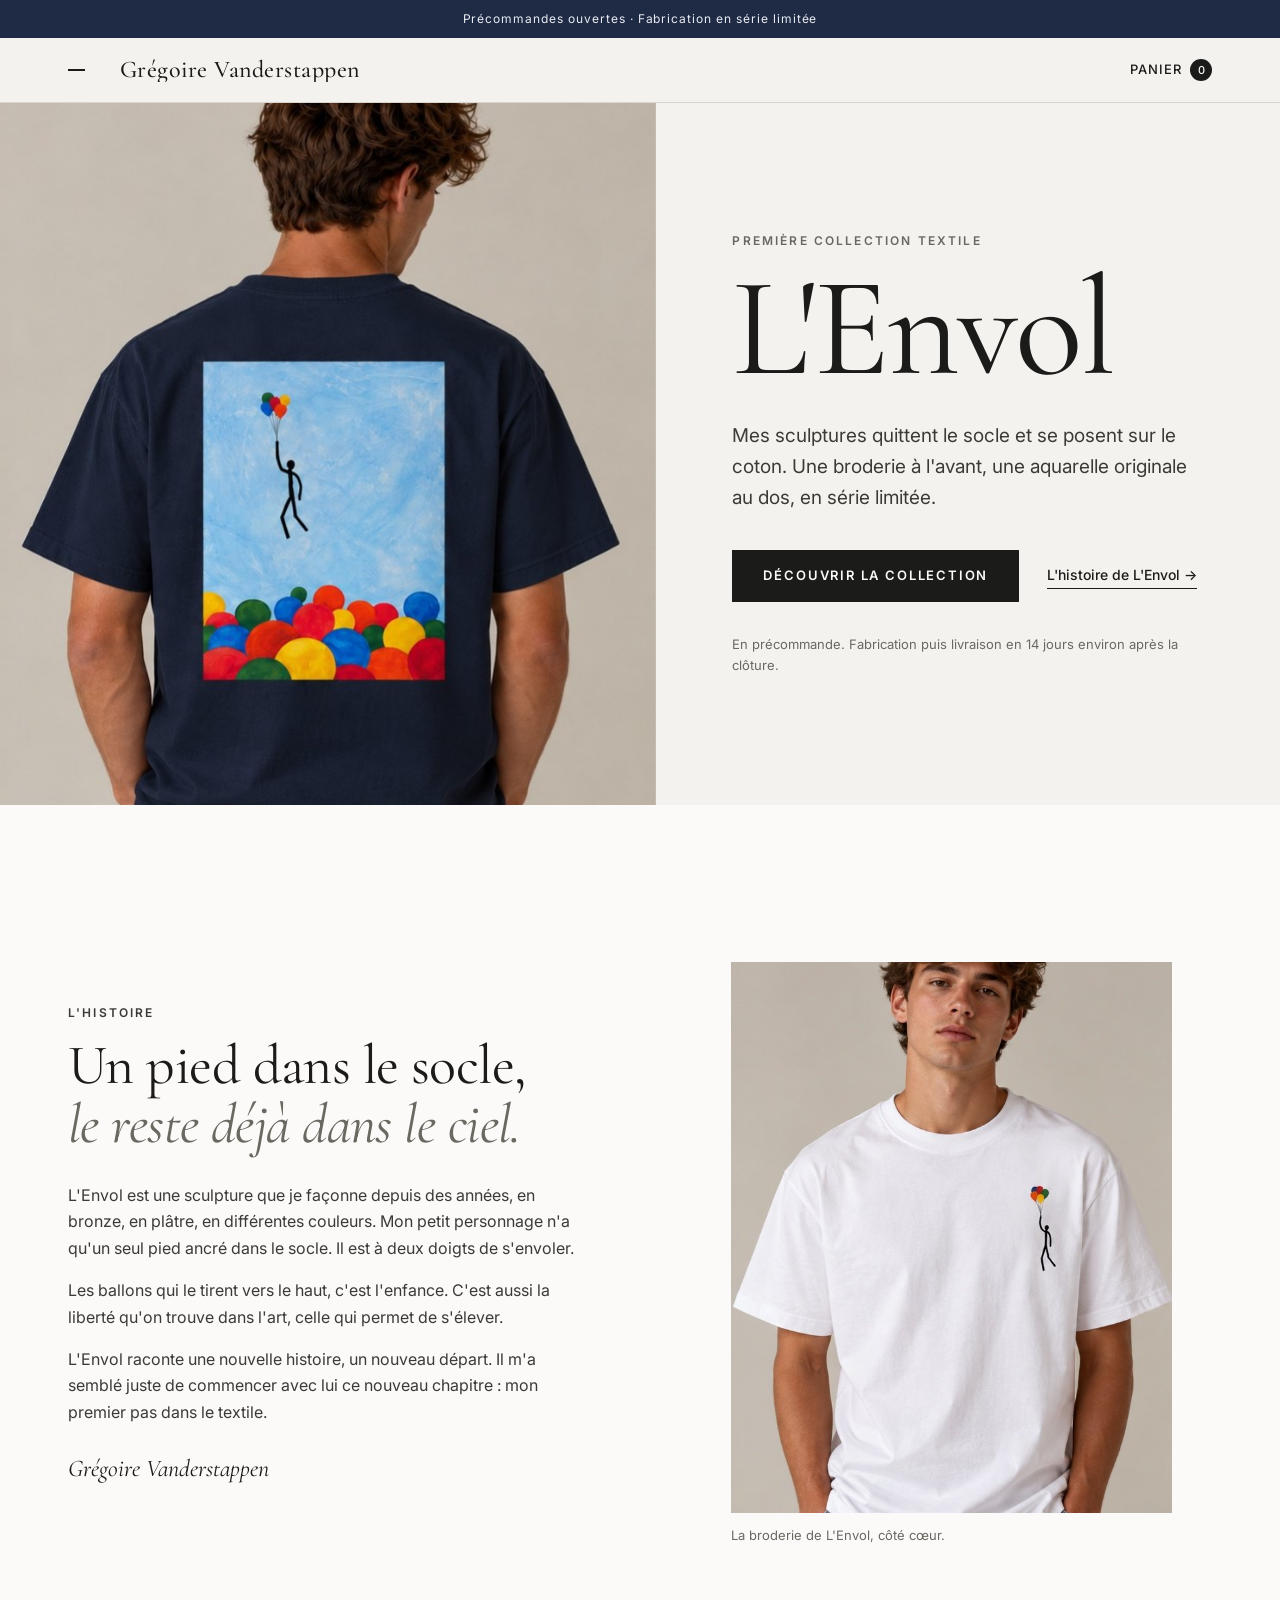
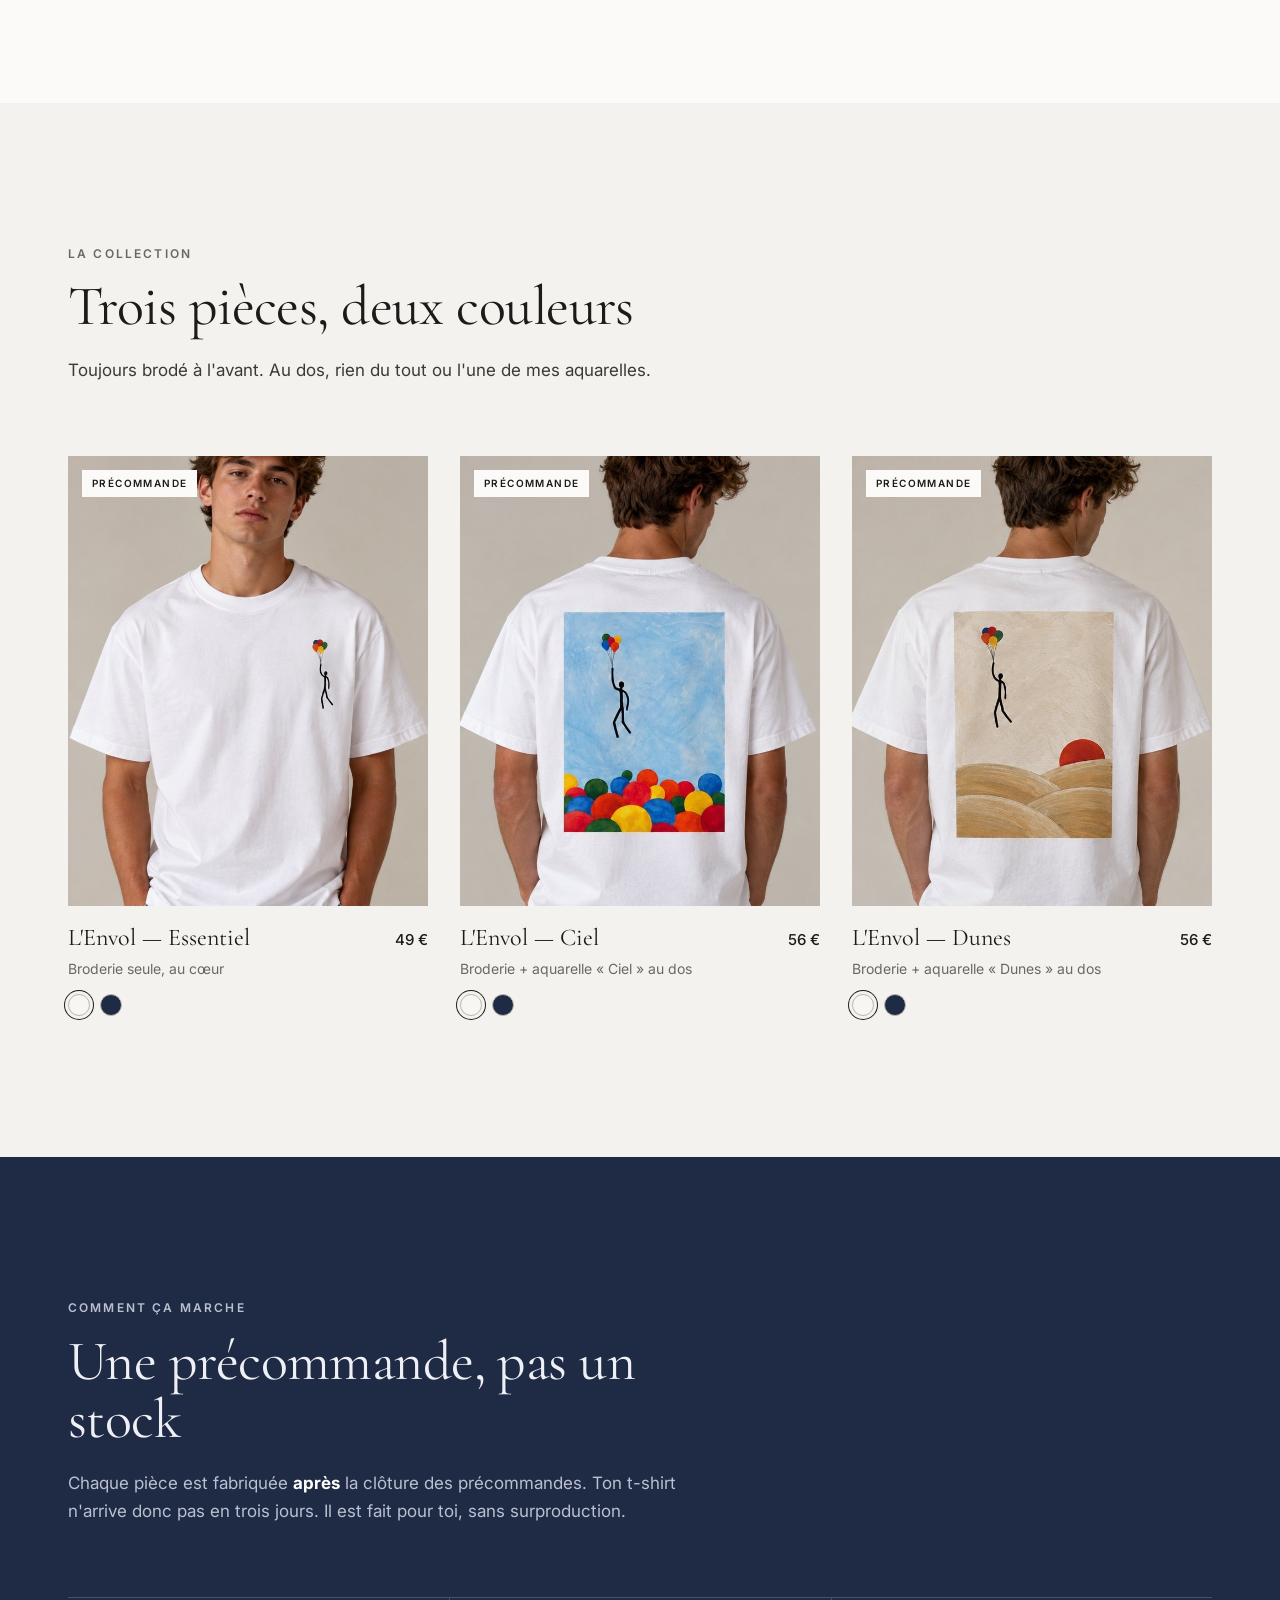
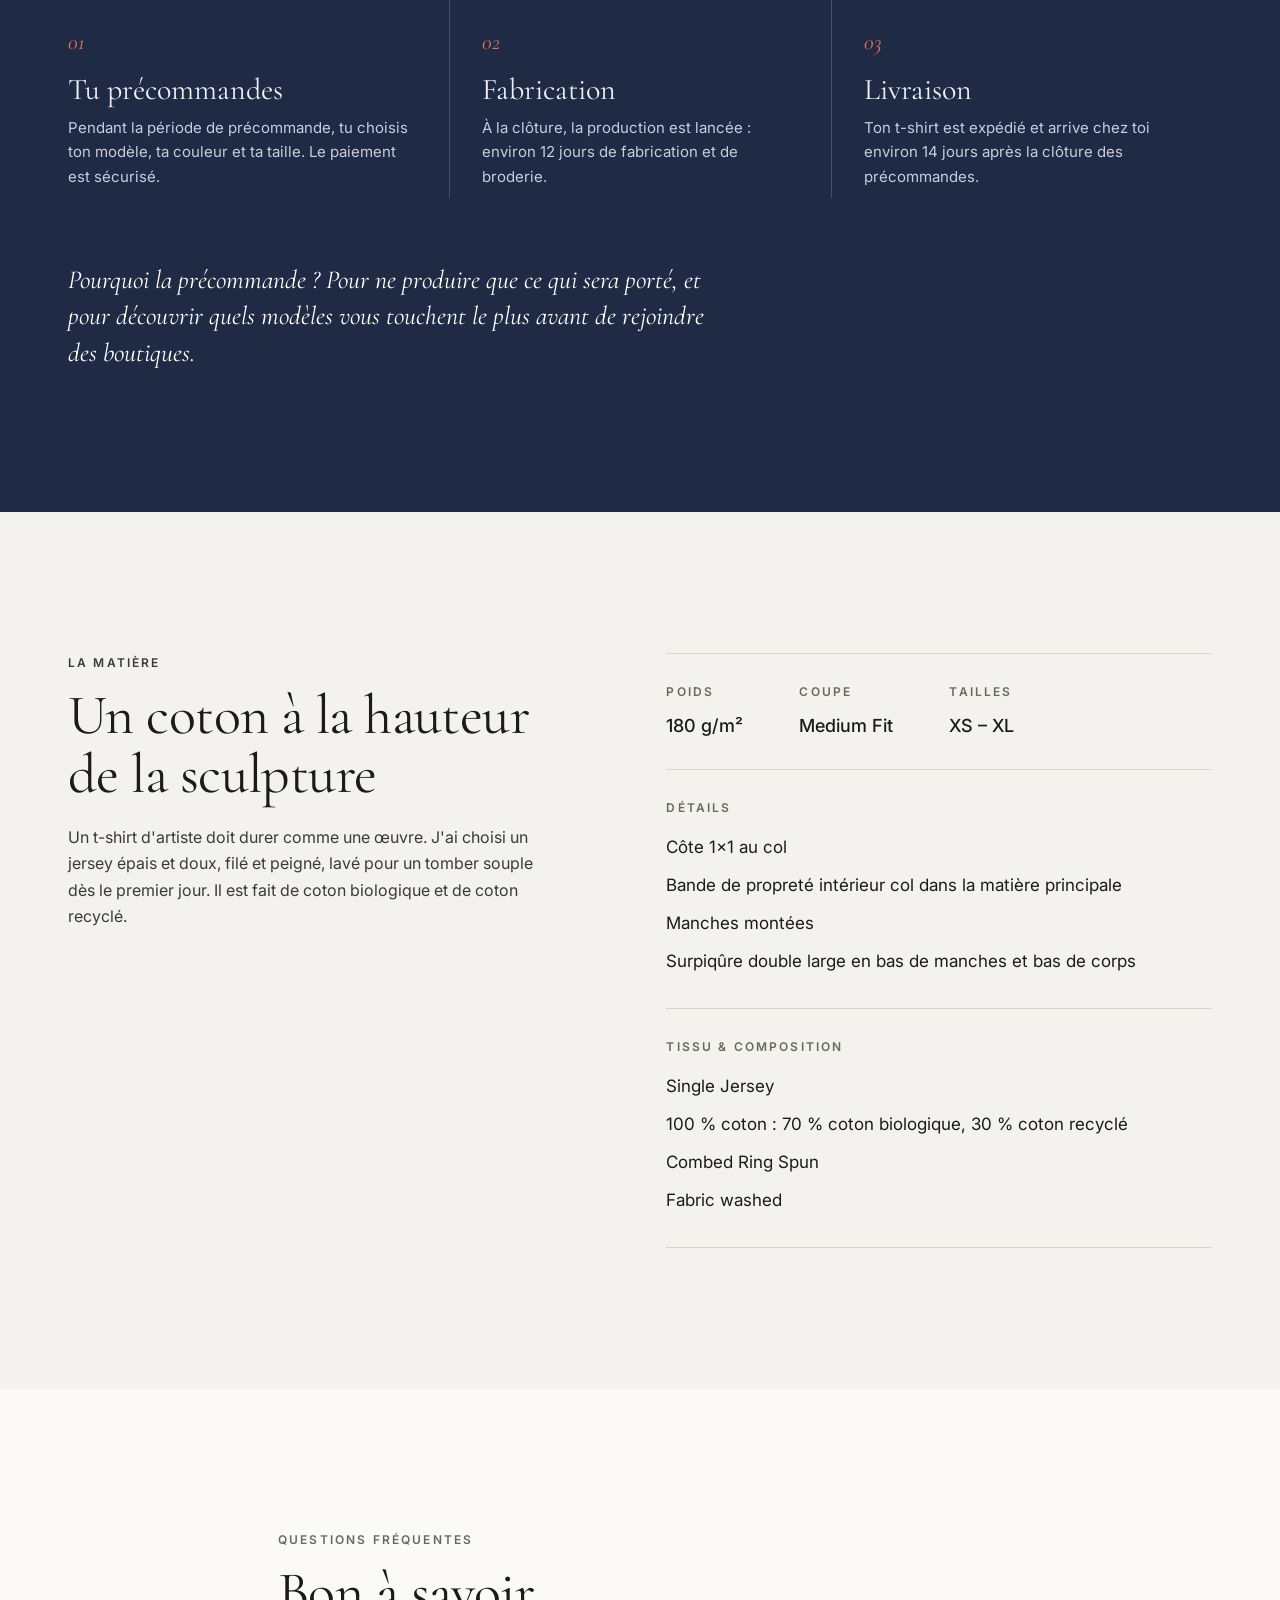
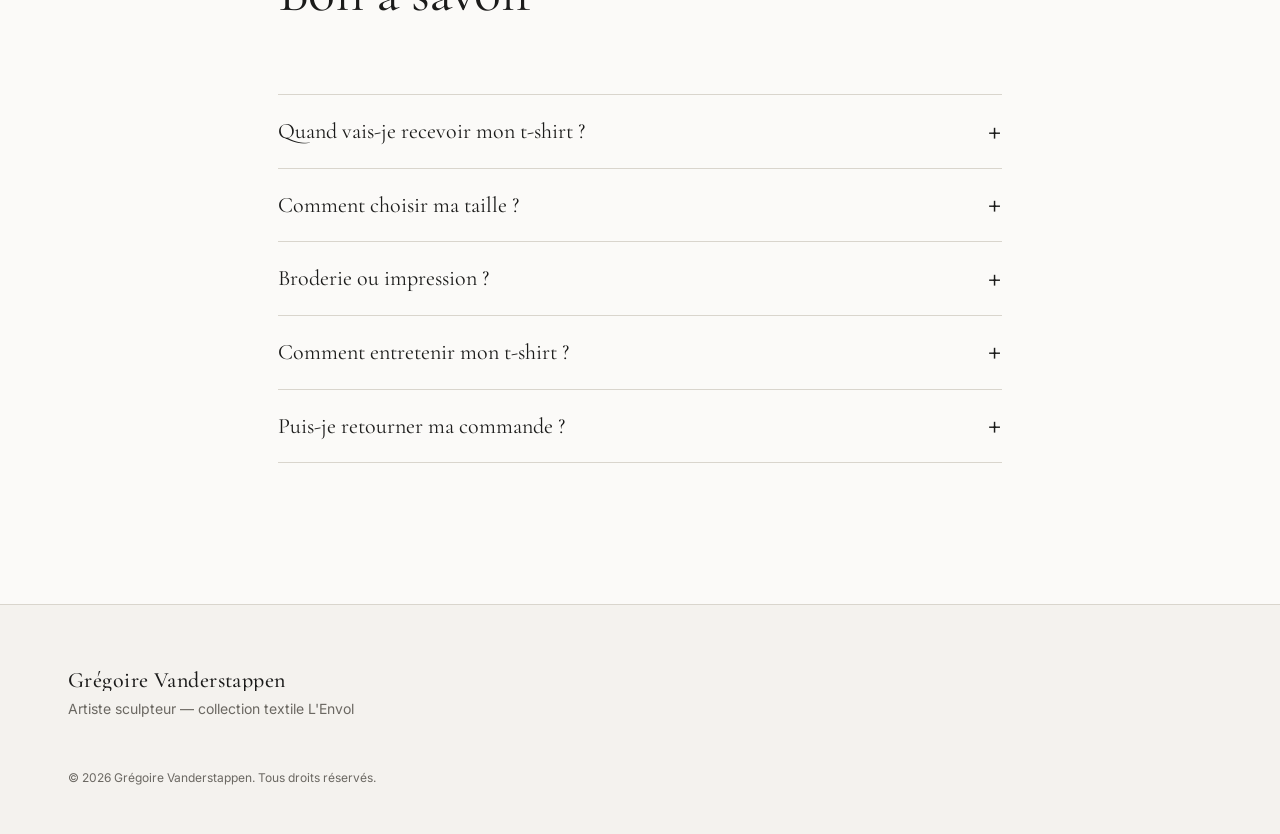
==== commit 5fe25a0d: "Nom de l'artiste : Grégoire Vanderstappen Co-Authored-By: Claude Opus 5.5 <noreply@anthropic.com> Cl" ====
--- a/index.html
+++ b/index.html
@@ -3,9 +3,9 @@
 <head>
   <meta charset="utf-8">
   <meta name="viewport" content="width=device-width, initial-scale=1">
-  <title>L'Envol — Collection textile | Grégoire van der Stappen</title>
-  <meta name="description" content="L'Envol, première collection textile de l'artiste sculpteur Grégoire van der Stappen. T-shirts brodés en coton biologique et recyclé, en précommande et en série limitée.">
-  <meta property="og:title" content="L'Envol — Collection textile de Grégoire van der Stappen">
+  <title>L'Envol — Collection textile | Grégoire Vanderstappen</title>
+  <meta name="description" content="L'Envol, première collection textile de l'artiste sculpteur Grégoire Vanderstappen. T-shirts brodés en coton biologique et recyclé, en précommande et en série limitée.">
+  <meta property="og:title" content="L'Envol — Collection textile de Grégoire Vanderstappen">
   <meta property="og:description" content="T-shirts brodés, aquarelles originales au dos. Coton bio et recyclé. En précommande.">
   <meta property="og:image" content="assets/img/produits/ciel-marine-dos.jpg">
   <link rel="preconnect" href="https://fonts.googleapis.com">
@@ -42,7 +42,7 @@
         <p>L'Envol est une sculpture que je façonne depuis des années, en bronze, en plâtre, en différentes couleurs. Mon petit personnage n'a qu'un seul pied ancré dans le socle. Il est à deux doigts de s'envoler.</p>
         <p>Les ballons qui le tirent vers le haut, c'est l'enfance. C'est aussi la liberté qu'on trouve dans l'art, celle qui permet de s'élever.</p>
         <p>L'Envol raconte une nouvelle histoire, un nouveau départ. Il m'a semblé juste de commencer avec lui ce nouveau chapitre : mon premier pas dans le textile.</p>
-        <p class="signature">Grégoire van der Stappen</p>
+        <p class="signature">Grégoire Vanderstappen</p>
       </div>
       <figure class="story__media reveal">
         <img src="assets/img/produits/essentiel-blanc-avant.jpg" alt="T-shirt blanc L'Envol — Essentiel porté, broderie du personnage aux ballons côté cœur" loading="lazy">
--- a/assets/css/style.css
+++ b/assets/css/style.css
@@ -1,5 +1,5 @@
 /* ==========================================================================
-   Grégoire van der Stappen — Collection textile L'Envol
+   Grégoire Vanderstappen — Collection textile L'Envol
    ========================================================================== */
 
 :root {
@@ -120,7 +120,7 @@
 
 .site-header {
   position: sticky;
-  top: 0;
+  top: env(safe-area-inset-top, 0px);
   z-index: 50;
   background: rgba(244, 242, 238, .92);
   backdrop-filter: saturate(1.4) blur(10px);
@@ -266,8 +266,7 @@
 .hero {
   display: grid;
   grid-template-columns: 1.05fr 1fr;
-  min-height: calc(100vh - var(--header-h) - 36px);
-  min-height: calc(100svh - var(--header-h) - 36px);
+  min-height: clamp(520px, 78vh, 820px);
 }
 .hero__media { position: relative; background: var(--surface); overflow: hidden; }
 .hero__media img {
@@ -514,7 +513,7 @@
 
 /* ---------- Apparition au défilement ---------- */
 
-.reveal { opacity: 0; transform: translateY(18px); transition: opacity .9s var(--ease), transform .9s var(--ease); }
+.reveal { transform: translateY(14px); transition: transform .9s var(--ease); }
 .reveal.is-visible { opacity: 1; transform: none; }
 .grid .reveal:nth-child(2) { transition-delay: .1s; }
 .grid .reveal:nth-child(3) { transition-delay: .2s; }
